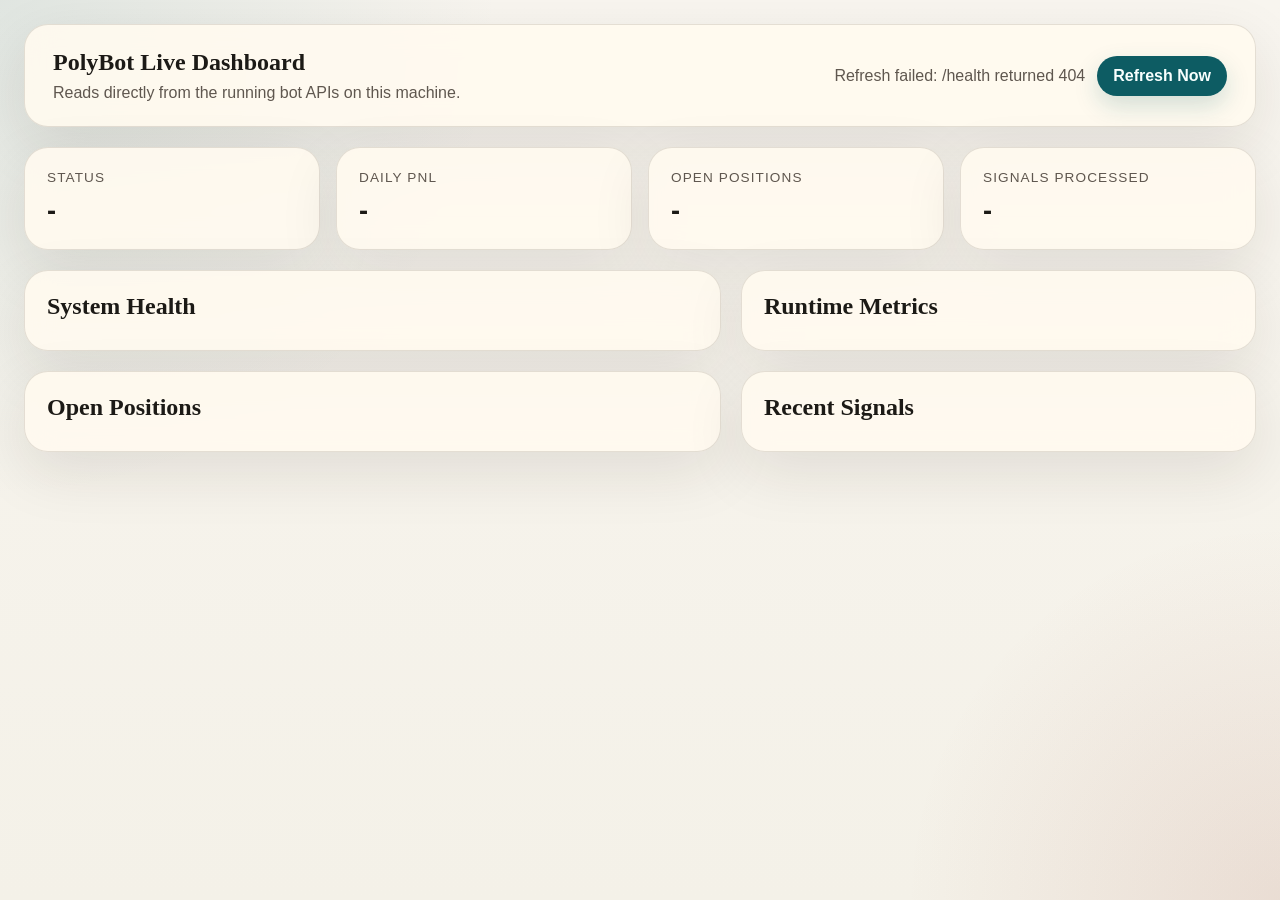
==== polybot-core/src/dashboard_page.html @ 4265a34c "first commit" ====
<!DOCTYPE html>
<html lang="en">
  <head>
    <meta charset="utf-8" />
    <meta name="viewport" content="width=device-width, initial-scale=1" />
    <title>PolyBot Live Dashboard</title>
    <style>
      :root {
        --bg: #f4f1e8;
        --surface: rgba(255, 250, 239, 0.92);
        --surface-strong: #fffaf0;
        --ink: #1c1a16;
        --muted: #5f574f;
        --line: rgba(35, 28, 19, 0.12);
        --accent: #0d5c63;
        --accent-soft: #dcefed;
        --danger: #8f2d1f;
        --ok: #216869;
        --shadow: 0 20px 60px rgba(37, 29, 18, 0.10);
      }

      * { box-sizing: border-box; }

      body {
        margin: 0;
        min-height: 100vh;
        padding: 24px;
        color: var(--ink);
        font-family: "Segoe UI Variable", "Aptos", "Trebuchet MS", sans-serif;
        background:
          radial-gradient(circle at top left, rgba(13, 92, 99, 0.10), transparent 32%),
          radial-gradient(circle at bottom right, rgba(143, 45, 31, 0.10), transparent 24%),
          linear-gradient(180deg, #f8f5ef 0%, var(--bg) 100%);
      }

      .shell {
        max-width: 1400px;
        margin: 0 auto;
        display: grid;
        gap: 20px;
      }

      .hero,
      .panel {
        border: 1px solid var(--line);
        border-radius: 24px;
        background: var(--surface);
        box-shadow: var(--shadow);
        backdrop-filter: blur(14px);
      }

      .hero {
        padding: 24px 28px;
        display: flex;
        justify-content: space-between;
        align-items: center;
        gap: 18px;
      }

      .hero h1,
      .panel h2 {
        margin: 0 0 8px;
        font-family: Georgia, "Times New Roman", serif;
      }

      .hero p {
        margin: 0;
        color: var(--muted);
      }

      .refresh-bar {
        display: flex;
        align-items: center;
        gap: 12px;
      }

      button {
        border: 0;
        border-radius: 999px;
        padding: 11px 16px;
        cursor: pointer;
        font: inherit;
        font-weight: 700;
        color: #f8fffe;
        background: var(--accent);
        box-shadow: 0 10px 24px rgba(13, 92, 99, 0.18);
      }

      .grid {
        display: grid;
        grid-template-columns: repeat(4, minmax(0, 1fr));
        gap: 16px;
      }

      .stat {
        padding: 18px;
      }

      .stat-label {
        font-size: 0.85rem;
        text-transform: uppercase;
        letter-spacing: 0.08em;
        color: var(--muted);
      }

      .stat-value {
        margin-top: 10px;
        font-size: 1.7rem;
        font-weight: 800;
      }

      .columns {
        display: grid;
        grid-template-columns: 1.15fr 0.85fr;
        gap: 20px;
      }

      .panel {
        padding: 22px;
      }

      .meta {
        display: grid;
        gap: 10px;
      }

      .meta-row {
        display: flex;
        justify-content: space-between;
        gap: 12px;
        padding: 10px 0;
        border-bottom: 1px solid var(--line);
      }

      .meta-row:last-child {
        border-bottom: 0;
      }

      table {
        width: 100%;
        border-collapse: collapse;
        margin-top: 12px;
        background: var(--surface-strong);
        border: 1px solid var(--line);
        border-radius: 18px;
        overflow: hidden;
      }

      th, td {
        text-align: left;
        padding: 12px 14px;
        border-bottom: 1px solid var(--line);
      }

      th {
        font-size: 0.85rem;
        text-transform: uppercase;
        letter-spacing: 0.06em;
        color: var(--muted);
      }

      tr:last-child td {
        border-bottom: 0;
      }

      .pill {
        display: inline-block;
        padding: 5px 10px;
        border-radius: 999px;
        font-size: 0.85rem;
        font-weight: 700;
      }

      .pill.ok {
        background: rgba(33, 104, 105, 0.12);
        color: var(--ok);
      }

      .pill.danger {
        background: rgba(143, 45, 31, 0.12);
        color: var(--danger);
      }

      .muted {
        color: var(--muted);
      }

      @media (max-width: 1100px) {
        .grid {
          grid-template-columns: repeat(2, minmax(0, 1fr));
        }

        .columns {
          grid-template-columns: 1fr;
        }
      }

      @media (max-width: 720px) {
        body {
          padding: 16px;
        }

        .hero {
          flex-direction: column;
          align-items: stretch;
        }

        .grid {
          grid-template-columns: 1fr;
        }

        table, thead, tbody, th, td, tr {
          display: block;
        }

        thead {
          display: none;
        }

        tr {
          padding: 8px 0;
          border-bottom: 1px solid var(--line);
        }

        td {
          border: 0;
          padding: 6px 0;
        }
      }
    </style>
  </head>
  <body>
    <div class="shell">
      <section class="hero">
        <div>
          <h1>PolyBot Live Dashboard</h1>
          <p>Reads directly from the running bot APIs on this machine.</p>
        </div>
        <div class="refresh-bar">
          <span class="muted" id="last-refresh">Waiting for first refresh...</span>
          <button id="refresh-button" type="button">Refresh Now</button>
        </div>
      </section>

      <section class="grid">
        <article class="panel stat">
          <div class="stat-label">Status</div>
          <div class="stat-value" id="status-value">-</div>
        </article>
        <article class="panel stat">
          <div class="stat-label">Daily PnL</div>
          <div class="stat-value" id="pnl-value">-</div>
        </article>
        <article class="panel stat">
          <div class="stat-label">Open Positions</div>
          <div class="stat-value" id="open-positions-value">-</div>
        </article>
        <article class="panel stat">
          <div class="stat-label">Signals Processed</div>
          <div class="stat-value" id="signals-processed-value">-</div>
        </article>
      </section>

      <section class="columns">
        <article class="panel">
          <h2>System Health</h2>
          <div class="meta" id="health-meta"></div>
        </article>
        <article class="panel">
          <h2>Runtime Metrics</h2>
          <div class="meta" id="metrics-meta"></div>
        </article>
      </section>

      <section class="columns">
        <article class="panel">
          <h2>Open Positions</h2>
          <div id="positions-container"></div>
        </article>
        <article class="panel">
          <h2>Recent Signals</h2>
          <div id="signals-container"></div>
        </article>
      </section>
    </div>

    <script>
      async function fetchJson(path) {
        const response = await fetch(path);
        if (!response.ok) {
          throw new Error(path + " returned " + response.status);
        }
        return response.json();
      }

      async function fetchText(path) {
        const response = await fetch(path);
        if (!response.ok) {
          throw new Error(path + " returned " + response.status);
        }
        return response.text();
      }

      function setText(id, value) {
        document.getElementById(id).textContent = value;
      }

      function pill(text, ok) {
        const cls = ok ? "ok" : "danger";
        return '<span class="pill ' + cls + '">' + text + "</span>";
      }

      function renderMeta(containerId, rows) {
        const html = rows
          .map(function(row) {
            return '<div class="meta-row"><span class="muted">' + row.label + '</span><span>' + row.value + "</span></div>";
          })
          .join("");
        document.getElementById(containerId).innerHTML = html;
      }

      function renderPositions(positions) {
        const container = document.getElementById("positions-container");
        if (!positions.length) {
          container.innerHTML = '<p class="muted">No open positions.</p>';
          return;
        }

        const rows = positions.map(function(position) {
          return (
            "<tr>" +
            "<td>" + position.market_id + "</td>" +
            "<td>" + position.side + "</td>" +
            "<td>" + position.average_price + "</td>" +
            "<td>" + position.current_size + "</td>" +
            "<td>" + position.category + "</td>" +
            "<td>" + position.status + "</td>" +
            "</tr>"
          );
        }).join("");

        container.innerHTML =
          "<table><thead><tr><th>Market</th><th>Side</th><th>Avg</th><th>Size</th><th>Category</th><th>Status</th></tr></thead><tbody>" +
          rows +
          "</tbody></table>";
      }

      function renderSignals(signals) {
        const container = document.getElementById("signals-container");
        if (!signals.length) {
          container.innerHTML = '<p class="muted">No recent signals.</p>';
          return;
        }

        const rows = signals.map(function(signal) {
          return (
            "<tr>" +
            "<td>" + signal.market_id + "</td>" +
            "<td>" + signal.side + "</td>" +
            "<td>" + signal.confidence + "</td>" +
            "<td>" + signal.secret_level + "</td>" +
            "<td>" + signal.disposition + "</td>" +
            "</tr>"
          );
        }).join("");

        container.innerHTML =
          "<table><thead><tr><th>Market</th><th>Side</th><th>Conf</th><th>Secret</th><th>Disposition</th></tr></thead><tbody>" +
          rows +
          "</tbody></table>";
      }

      function parseMetric(metricsText, name) {
        const prefix = name + " ";
        const line = metricsText.split("\n").find(function(entry) {
          return entry.startsWith(prefix);
        });
        if (!line) return "0";
        return line.trim().split(/\s+/).pop();
      }

      async function refresh() {
        try {
          const health = await fetchJson("/health");
          const metricsText = await fetchText("/metrics");
          const positions = await fetchJson("/positions");
          const signals = await fetchJson("/signals?limit=12");

          setText("status-value", health.status.toUpperCase());
          setText("pnl-value", "$" + health.daily_pnl);
          setText("open-positions-value", String(health.open_positions));
          setText("signals-processed-value", String(health.signals_processed));
          setText("last-refresh", "Last refresh: " + new Date().toLocaleTimeString());

          renderMeta("health-meta", [
            { label: "Mode", value: health.simulation ? "Simulation" : "Live" },
            { label: "Redis", value: health.redis_connected ? pill("Connected", true) : pill("Disconnected", false) },
            { label: "WebSocket", value: health.ws_connected ? pill("Connected", true) : pill("Disconnected", false) },
            { label: "RPC", value: health.rpc_status },
            { label: "Paused", value: health.paused ? pill("Paused", false) : pill("Active", true) },
            { label: "Last Signal", value: health.last_signal_at || "Never" },
            { label: "Emergency Stops", value: String(health.emergency_stops) }
          ]);

          renderMeta("metrics-meta", [
            { label: "Signals Received", value: String(health.signals_received) },
            { label: "Signals Processed", value: String(health.signals_processed) },
            { label: "Signals Skipped", value: parseMetric(metricsText, "polybot_signals_skipped_total") },
            { label: "Trades Executed", value: parseMetric(metricsText, "polybot_trades_executed_total") },
            { label: "Trades Simulated", value: parseMetric(metricsText, "polybot_trades_simulated_total") },
            { label: "Trades Failed", value: parseMetric(metricsText, "polybot_trades_failed_total") },
            { label: "Drawdown", value: (Number(parseMetric(metricsText, "polybot_drawdown_pct")) * 100).toFixed(2) + "%" },
            { label: "Avg Latency", value: parseMetric(metricsText, "polybot_avg_latency_us") + " us" }
          ]);

          renderPositions(positions);
          renderSignals(signals);
        } catch (error) {
          setText("last-refresh", "Refresh failed: " + error.message);
        }
      }

      document.getElementById("refresh-button").addEventListener("click", refresh);
      refresh();
      setInterval(refresh, 5000);
    </script>
  </body>
</html>
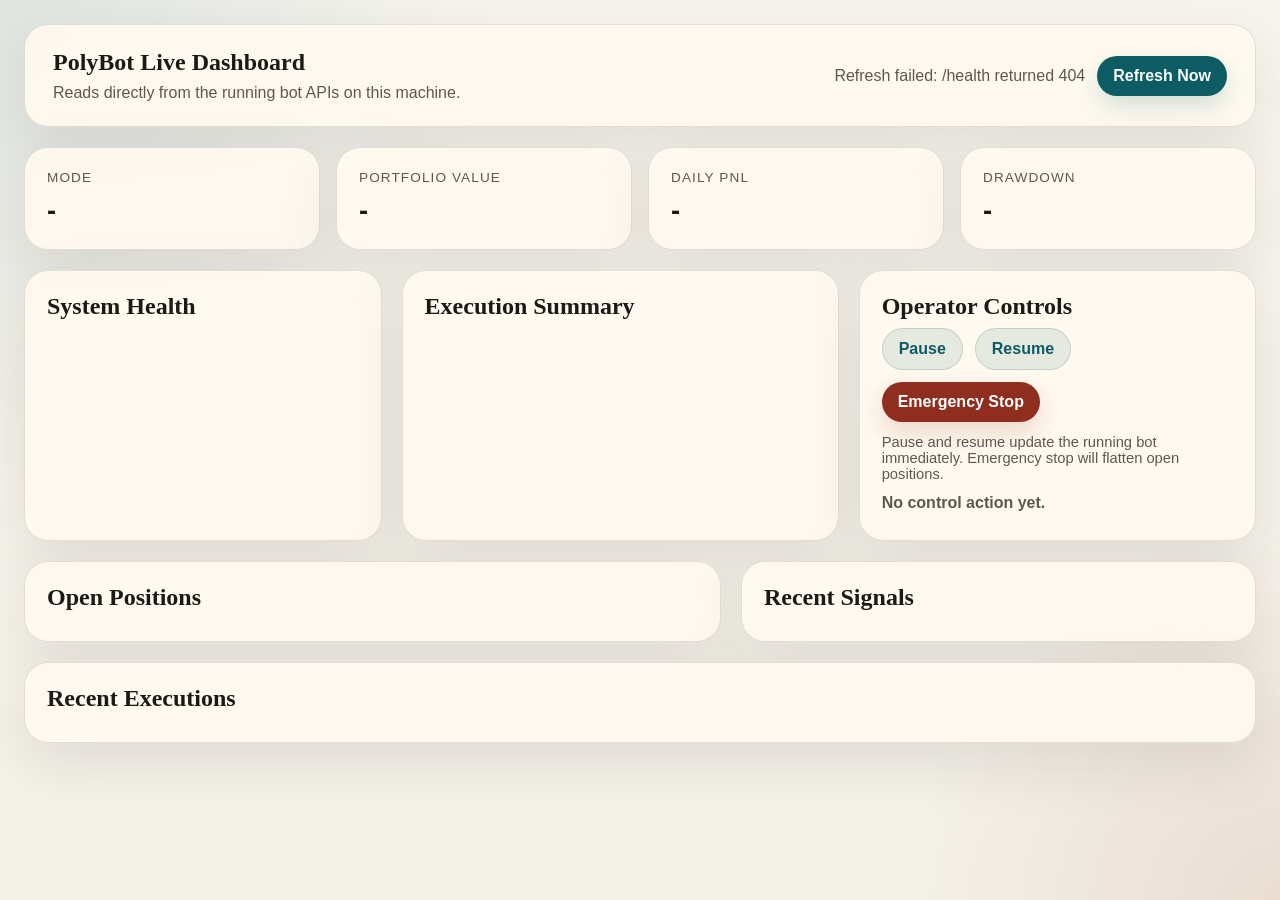
==== commit c46ce72b: "feat: implement core trading engine modules including HTTP/Data API scanners, state management, and " ====
--- a/polybot-core/src/dashboard_page.html
+++ b/polybot-core/src/dashboard_page.html
@@ -92,6 +92,12 @@
         gap: 16px;
       }
 
+      .triple {
+        display: grid;
+        grid-template-columns: 0.9fr 1.1fr 1fr;
+        gap: 20px;
+      }
+
       .stat {
         padding: 18px;
       }
@@ -117,6 +123,47 @@
 
       .panel {
         padding: 22px;
+      }
+
+      .controls {
+        display: grid;
+        gap: 12px;
+      }
+
+      .control-row {
+        display: flex;
+        gap: 12px;
+        flex-wrap: wrap;
+      }
+
+      button.secondary {
+        background: rgba(13, 92, 99, 0.10);
+        color: var(--accent);
+        box-shadow: none;
+        border: 1px solid rgba(13, 92, 99, 0.18);
+      }
+
+      button.danger {
+        background: var(--danger);
+        box-shadow: 0 10px 24px rgba(143, 45, 31, 0.18);
+      }
+
+      .control-note {
+        font-size: 0.92rem;
+        color: var(--muted);
+      }
+
+      .toast {
+        min-height: 24px;
+        font-weight: 700;
+      }
+
+      .toast.ok {
+        color: var(--ok);
+      }
+
+      .toast.error {
+        color: var(--danger);
       }
 
       .meta {
@@ -191,6 +238,10 @@
         }
 
         .columns {
+          grid-template-columns: 1fr;
+        }
+
+        .triple {
           grid-template-columns: 1fr;
         }
       }
@@ -244,31 +295,45 @@
 
       <section class="grid">
         <article class="panel stat">
-          <div class="stat-label">Status</div>
-          <div class="stat-value" id="status-value">-</div>
+          <div class="stat-label">Mode</div>
+          <div class="stat-value" id="mode-value">-</div>
+        </article>
+        <article class="panel stat">
+          <div class="stat-label">Portfolio Value</div>
+          <div class="stat-value" id="balance-value">-</div>
         </article>
         <article class="panel stat">
           <div class="stat-label">Daily PnL</div>
           <div class="stat-value" id="pnl-value">-</div>
         </article>
         <article class="panel stat">
-          <div class="stat-label">Open Positions</div>
-          <div class="stat-value" id="open-positions-value">-</div>
-        </article>
-        <article class="panel stat">
-          <div class="stat-label">Signals Processed</div>
-          <div class="stat-value" id="signals-processed-value">-</div>
+          <div class="stat-label">Drawdown</div>
+          <div class="stat-value" id="drawdown-value">-</div>
         </article>
       </section>
 
-      <section class="columns">
+      <section class="triple">
         <article class="panel">
           <h2>System Health</h2>
           <div class="meta" id="health-meta"></div>
         </article>
         <article class="panel">
-          <h2>Runtime Metrics</h2>
+          <h2>Execution Summary</h2>
           <div class="meta" id="metrics-meta"></div>
+        </article>
+        <article class="panel">
+          <h2>Operator Controls</h2>
+          <div class="controls">
+            <div class="control-row">
+              <button class="secondary" id="pause-button" type="button">Pause</button>
+              <button class="secondary" id="resume-button" type="button">Resume</button>
+            </div>
+            <div class="control-row">
+              <button class="danger" id="emergency-stop-button" type="button">Emergency Stop</button>
+            </div>
+            <div class="control-note">Pause and resume update the running bot immediately. Emergency stop will flatten open positions.</div>
+            <div class="toast muted" id="control-feedback">No control action yet.</div>
+          </div>
         </article>
       </section>
 
@@ -281,6 +346,11 @@
           <h2>Recent Signals</h2>
           <div id="signals-container"></div>
         </article>
+      </section>
+
+      <section class="panel">
+        <h2>Recent Executions</h2>
+        <div id="executions-container"></div>
       </section>
     </div>
 
@@ -370,6 +440,32 @@
           "</tbody></table>";
       }
 
+      function renderExecutions(executions) {
+        const container = document.getElementById("executions-container");
+        if (!executions.length) {
+          container.innerHTML = '<p class="muted">No recent executions.</p>';
+          return;
+        }
+
+        const rows = executions.map(function(execution) {
+          return (
+            "<tr>" +
+            "<td>" + execution.market_id + "</td>" +
+            "<td>" + execution.side + "</td>" +
+            "<td>" + execution.status + "</td>" +
+            "<td>$" + Number(execution.size_usd).toFixed(2) + "</td>" +
+            "<td>" + execution.category + "</td>" +
+            "<td>" + new Date(execution.placed_at).toLocaleTimeString() + "</td>" +
+            "</tr>"
+          );
+        }).join("");
+
+        container.innerHTML =
+          "<table><thead><tr><th>Market</th><th>Side</th><th>Status</th><th>Size</th><th>Category</th><th>Placed</th></tr></thead><tbody>" +
+          rows +
+          "</tbody></table>";
+      }
+
       function parseMetric(metricsText, name) {
         const prefix = name + " ";
         const line = metricsText.split("\n").find(function(entry) {
@@ -379,21 +475,46 @@
         return line.trim().split(/\s+/).pop();
       }
 
+      function setControlFeedback(message, ok) {
+        const el = document.getElementById("control-feedback");
+        el.textContent = message;
+        el.className = "toast " + (ok ? "ok" : "error");
+      }
+
+      async function postControl(path, options) {
+        const response = await fetch(path, { method: "POST" });
+        const body = await response.json();
+
+        if (!response.ok && options && options.retryOnConfirm && response.status === 409) {
+          if (window.confirm(body.message + "\n\nProceed anyway?")) {
+            return postControl(path + (path.includes("?") ? "&" : "?") + "confirm=true");
+          }
+        }
+
+        if (!response.ok) {
+          throw new Error(body.message || ("Control request failed: " + response.status));
+        }
+
+        return body;
+      }
+
       async function refresh() {
         try {
           const health = await fetchJson("/health");
           const metricsText = await fetchText("/metrics");
           const positions = await fetchJson("/positions");
           const signals = await fetchJson("/signals?limit=12");
-
-          setText("status-value", health.status.toUpperCase());
+          const executions = await fetchJson("/executions?limit=10");
+
+          setText("mode-value", health.simulation ? "SIM" : "LIVE");
+          setText("balance-value", "$" + health.balance_usd);
           setText("pnl-value", "$" + health.daily_pnl);
-          setText("open-positions-value", String(health.open_positions));
-          setText("signals-processed-value", String(health.signals_processed));
+          setText("drawdown-value", health.drawdown_pct + "%");
           setText("last-refresh", "Last refresh: " + new Date().toLocaleTimeString());
 
           renderMeta("health-meta", [
-            { label: "Mode", value: health.simulation ? "Simulation" : "Live" },
+            { label: "System Status", value: health.status.toUpperCase() },
+            { label: "Open Positions", value: String(health.open_positions) },
             { label: "Redis", value: health.redis_connected ? pill("Connected", true) : pill("Disconnected", false) },
             { label: "WebSocket", value: health.ws_connected ? pill("Connected", true) : pill("Disconnected", false) },
             { label: "RPC", value: health.rpc_status },
@@ -409,18 +530,52 @@
             { label: "Trades Executed", value: parseMetric(metricsText, "polybot_trades_executed_total") },
             { label: "Trades Simulated", value: parseMetric(metricsText, "polybot_trades_simulated_total") },
             { label: "Trades Failed", value: parseMetric(metricsText, "polybot_trades_failed_total") },
+            { label: "Signals Skipped", value: parseMetric(metricsText, "polybot_signals_skipped_total") },
             { label: "Drawdown", value: (Number(parseMetric(metricsText, "polybot_drawdown_pct")) * 100).toFixed(2) + "%" },
-            { label: "Avg Latency", value: parseMetric(metricsText, "polybot_avg_latency_us") + " us" }
+            { label: "Avg Latency", value: parseMetric(metricsText, "polybot_avg_latency_us") + " us" },
+            { label: "Max Latency", value: parseMetric(metricsText, "polybot_max_latency_us") + " us" }
           ]);
 
           renderPositions(positions);
           renderSignals(signals);
+          renderExecutions(executions);
         } catch (error) {
           setText("last-refresh", "Refresh failed: " + error.message);
         }
       }
 
       document.getElementById("refresh-button").addEventListener("click", refresh);
+      document.getElementById("pause-button").addEventListener("click", async function() {
+        try {
+          const body = await postControl("/control/pause");
+          setControlFeedback(body.message, true);
+          await refresh();
+        } catch (error) {
+          setControlFeedback(error.message, false);
+        }
+      });
+      document.getElementById("resume-button").addEventListener("click", async function() {
+        try {
+          const body = await postControl("/control/resume", { retryOnConfirm: true });
+          setControlFeedback(body.message, true);
+          await refresh();
+        } catch (error) {
+          setControlFeedback(error.message, false);
+        }
+      });
+      document.getElementById("emergency-stop-button").addEventListener("click", async function() {
+        if (!window.confirm("Emergency stop will pause trading and flatten open positions. Continue?")) {
+          return;
+        }
+
+        try {
+          const body = await postControl("/control/emergency-stop");
+          setControlFeedback(body.message, true);
+          await refresh();
+        } catch (error) {
+          setControlFeedback(error.message, false);
+        }
+      });
       refresh();
       setInterval(refresh, 5000);
     </script>
